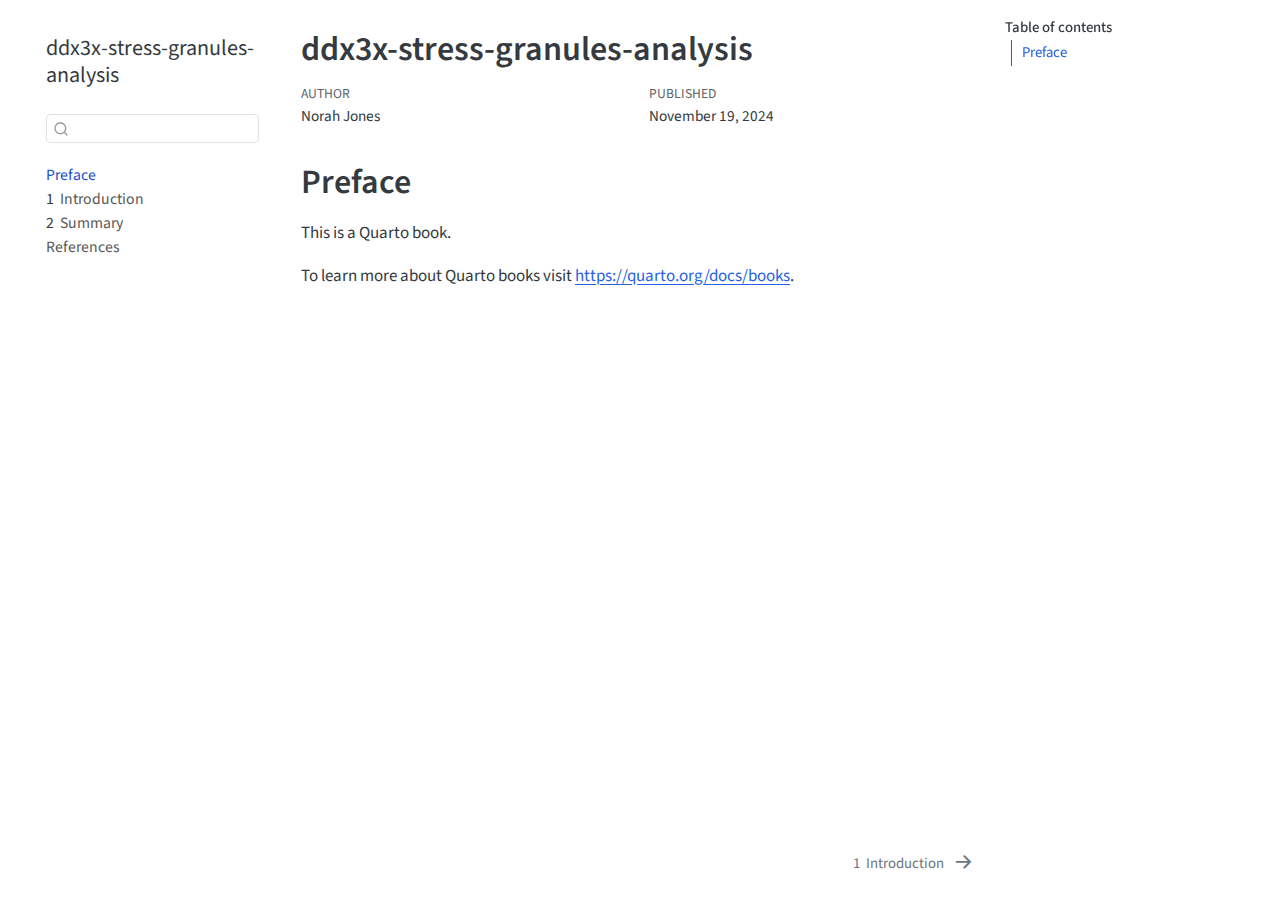
==== index.html @ cb66237f "Built site for gh-pages" ====
<!DOCTYPE html>
<html xmlns="http://www.w3.org/1999/xhtml" lang="en" xml:lang="en"><head>

<meta charset="utf-8">
<meta name="generator" content="quarto-1.6.30">

<meta name="viewport" content="width=device-width, initial-scale=1.0, user-scalable=yes">

<meta name="author" content="Norah Jones">
<meta name="dcterms.date" content="2024-11-19">

<title>ddx3x-stress-granules-analysis</title>
<style>
code{white-space: pre-wrap;}
span.smallcaps{font-variant: small-caps;}
div.columns{display: flex; gap: min(4vw, 1.5em);}
div.column{flex: auto; overflow-x: auto;}
div.hanging-indent{margin-left: 1.5em; text-indent: -1.5em;}
ul.task-list{list-style: none;}
ul.task-list li input[type="checkbox"] {
  width: 0.8em;
  margin: 0 0.8em 0.2em -1em; /* quarto-specific, see https://github.com/quarto-dev/quarto-cli/issues/4556 */ 
  vertical-align: middle;
}
</style>


<script src="site_libs/quarto-nav/quarto-nav.js"></script>
<script src="site_libs/quarto-nav/headroom.min.js"></script>
<script src="site_libs/clipboard/clipboard.min.js"></script>
<script src="site_libs/quarto-search/autocomplete.umd.js"></script>
<script src="site_libs/quarto-search/fuse.min.js"></script>
<script src="site_libs/quarto-search/quarto-search.js"></script>
<meta name="quarto:offset" content="./">
<link href="./intro.html" rel="next">
<script src="site_libs/quarto-html/quarto.js"></script>
<script src="site_libs/quarto-html/popper.min.js"></script>
<script src="site_libs/quarto-html/tippy.umd.min.js"></script>
<script src="site_libs/quarto-html/anchor.min.js"></script>
<link href="site_libs/quarto-html/tippy.css" rel="stylesheet">
<link href="site_libs/quarto-html/quarto-syntax-highlighting-3a01e2046221230fdceeea94b1ec5d67.css" rel="stylesheet" id="quarto-text-highlighting-styles">
<script src="site_libs/bootstrap/bootstrap.min.js"></script>
<link href="site_libs/bootstrap/bootstrap-icons.css" rel="stylesheet">
<link href="site_libs/bootstrap/bootstrap-f68584d1133524031fec4bd50073a2e2.min.css" rel="stylesheet" append-hash="true" id="quarto-bootstrap" data-mode="light">
<script id="quarto-search-options" type="application/json">{
  "location": "sidebar",
  "copy-button": false,
  "collapse-after": 3,
  "panel-placement": "start",
  "type": "textbox",
  "limit": 50,
  "keyboard-shortcut": [
    "f",
    "/",
    "s"
  ],
  "show-item-context": false,
  "language": {
    "search-no-results-text": "No results",
    "search-matching-documents-text": "matching documents",
    "search-copy-link-title": "Copy link to search",
    "search-hide-matches-text": "Hide additional matches",
    "search-more-match-text": "more match in this document",
    "search-more-matches-text": "more matches in this document",
    "search-clear-button-title": "Clear",
    "search-text-placeholder": "",
    "search-detached-cancel-button-title": "Cancel",
    "search-submit-button-title": "Submit",
    "search-label": "Search"
  }
}</script>


</head>

<body class="nav-sidebar floating">

<div id="quarto-search-results"></div>
  <header id="quarto-header" class="headroom fixed-top">
  <nav class="quarto-secondary-nav">
    <div class="container-fluid d-flex">
      <button type="button" class="quarto-btn-toggle btn" data-bs-toggle="collapse" role="button" data-bs-target=".quarto-sidebar-collapse-item" aria-controls="quarto-sidebar" aria-expanded="false" aria-label="Toggle sidebar navigation" onclick="if (window.quartoToggleHeadroom) { window.quartoToggleHeadroom(); }">
        <i class="bi bi-layout-text-sidebar-reverse"></i>
      </button>
        <nav class="quarto-page-breadcrumbs" aria-label="breadcrumb"><ol class="breadcrumb"><li class="breadcrumb-item"><a href="./index.html">Preface</a></li></ol></nav>
        <a class="flex-grow-1" role="navigation" data-bs-toggle="collapse" data-bs-target=".quarto-sidebar-collapse-item" aria-controls="quarto-sidebar" aria-expanded="false" aria-label="Toggle sidebar navigation" onclick="if (window.quartoToggleHeadroom) { window.quartoToggleHeadroom(); }">      
        </a>
      <button type="button" class="btn quarto-search-button" aria-label="Search" onclick="window.quartoOpenSearch();">
        <i class="bi bi-search"></i>
      </button>
    </div>
  </nav>
</header>
<!-- content -->
<div id="quarto-content" class="quarto-container page-columns page-rows-contents page-layout-article">
<!-- sidebar -->
  <nav id="quarto-sidebar" class="sidebar collapse collapse-horizontal quarto-sidebar-collapse-item sidebar-navigation floating overflow-auto">
    <div class="pt-lg-2 mt-2 text-left sidebar-header">
    <div class="sidebar-title mb-0 py-0">
      <a href="./">ddx3x-stress-granules-analysis</a> 
    </div>
      </div>
        <div class="mt-2 flex-shrink-0 align-items-center">
        <div class="sidebar-search">
        <div id="quarto-search" class="" title="Search"></div>
        </div>
        </div>
    <div class="sidebar-menu-container"> 
    <ul class="list-unstyled mt-1">
        <li class="sidebar-item">
  <div class="sidebar-item-container"> 
  <a href="./index.html" class="sidebar-item-text sidebar-link active">
 <span class="menu-text">Preface</span></a>
  </div>
</li>
        <li class="sidebar-item">
  <div class="sidebar-item-container"> 
  <a href="./intro.html" class="sidebar-item-text sidebar-link">
 <span class="menu-text"><span class="chapter-number">1</span>&nbsp; <span class="chapter-title">Introduction</span></span></a>
  </div>
</li>
        <li class="sidebar-item">
  <div class="sidebar-item-container"> 
  <a href="./summary.html" class="sidebar-item-text sidebar-link">
 <span class="menu-text"><span class="chapter-number">2</span>&nbsp; <span class="chapter-title">Summary</span></span></a>
  </div>
</li>
        <li class="sidebar-item">
  <div class="sidebar-item-container"> 
  <a href="./references.html" class="sidebar-item-text sidebar-link">
 <span class="menu-text">References</span></a>
  </div>
</li>
    </ul>
    </div>
</nav>
<div id="quarto-sidebar-glass" class="quarto-sidebar-collapse-item" data-bs-toggle="collapse" data-bs-target=".quarto-sidebar-collapse-item"></div>
<!-- margin-sidebar -->
    <div id="quarto-margin-sidebar" class="sidebar margin-sidebar">
        <nav id="TOC" role="doc-toc" class="toc-active">
    <h2 id="toc-title">Table of contents</h2>
   
  <ul>
  <li><a href="#preface" id="toc-preface" class="nav-link active" data-scroll-target="#preface">Preface</a></li>
  </ul>
</nav>
    </div>
<!-- main -->
<main class="content" id="quarto-document-content">

<header id="title-block-header" class="quarto-title-block default">
<div class="quarto-title">
<h1 class="title">ddx3x-stress-granules-analysis</h1>
</div>



<div class="quarto-title-meta">

    <div>
    <div class="quarto-title-meta-heading">Author</div>
    <div class="quarto-title-meta-contents">
             <p>Norah Jones </p>
          </div>
  </div>
    
    <div>
    <div class="quarto-title-meta-heading">Published</div>
    <div class="quarto-title-meta-contents">
      <p class="date">November 19, 2024</p>
    </div>
  </div>
  
    
  </div>
  


</header>


<section id="preface" class="level1 unnumbered">
<h1 class="unnumbered">Preface</h1>
<p>This is a Quarto book.</p>
<p>To learn more about Quarto books visit <a href="https://quarto.org/docs/books" class="uri">https://quarto.org/docs/books</a>.</p>


</section>

</main> <!-- /main -->
<script id="quarto-html-after-body" type="application/javascript">
window.document.addEventListener("DOMContentLoaded", function (event) {
  const toggleBodyColorMode = (bsSheetEl) => {
    const mode = bsSheetEl.getAttribute("data-mode");
    const bodyEl = window.document.querySelector("body");
    if (mode === "dark") {
      bodyEl.classList.add("quarto-dark");
      bodyEl.classList.remove("quarto-light");
    } else {
      bodyEl.classList.add("quarto-light");
      bodyEl.classList.remove("quarto-dark");
    }
  }
  const toggleBodyColorPrimary = () => {
    const bsSheetEl = window.document.querySelector("link#quarto-bootstrap");
    if (bsSheetEl) {
      toggleBodyColorMode(bsSheetEl);
    }
  }
  toggleBodyColorPrimary();  
  const icon = "";
  const anchorJS = new window.AnchorJS();
  anchorJS.options = {
    placement: 'right',
    icon: icon
  };
  anchorJS.add('.anchored');
  const isCodeAnnotation = (el) => {
    for (const clz of el.classList) {
      if (clz.startsWith('code-annotation-')) {                     
        return true;
      }
    }
    return false;
  }
  const onCopySuccess = function(e) {
    // button target
    const button = e.trigger;
    // don't keep focus
    button.blur();
    // flash "checked"
    button.classList.add('code-copy-button-checked');
    var currentTitle = button.getAttribute("title");
    button.setAttribute("title", "Copied!");
    let tooltip;
    if (window.bootstrap) {
      button.setAttribute("data-bs-toggle", "tooltip");
      button.setAttribute("data-bs-placement", "left");
      button.setAttribute("data-bs-title", "Copied!");
      tooltip = new bootstrap.Tooltip(button, 
        { trigger: "manual", 
          customClass: "code-copy-button-tooltip",
          offset: [0, -8]});
      tooltip.show();    
    }
    setTimeout(function() {
      if (tooltip) {
        tooltip.hide();
        button.removeAttribute("data-bs-title");
        button.removeAttribute("data-bs-toggle");
        button.removeAttribute("data-bs-placement");
      }
      button.setAttribute("title", currentTitle);
      button.classList.remove('code-copy-button-checked');
    }, 1000);
    // clear code selection
    e.clearSelection();
  }
  const getTextToCopy = function(trigger) {
      const codeEl = trigger.previousElementSibling.cloneNode(true);
      for (const childEl of codeEl.children) {
        if (isCodeAnnotation(childEl)) {
          childEl.remove();
        }
      }
      return codeEl.innerText;
  }
  const clipboard = new window.ClipboardJS('.code-copy-button:not([data-in-quarto-modal])', {
    text: getTextToCopy
  });
  clipboard.on('success', onCopySuccess);
  if (window.document.getElementById('quarto-embedded-source-code-modal')) {
    // For code content inside modals, clipBoardJS needs to be initialized with a container option
    // TODO: Check when it could be a function (https://github.com/zenorocha/clipboard.js/issues/860)
    const clipboardModal = new window.ClipboardJS('.code-copy-button[data-in-quarto-modal]', {
      text: getTextToCopy,
      container: window.document.getElementById('quarto-embedded-source-code-modal')
    });
    clipboardModal.on('success', onCopySuccess);
  }
    var localhostRegex = new RegExp(/^(?:http|https):\/\/localhost\:?[0-9]*\//);
    var mailtoRegex = new RegExp(/^mailto:/);
      var filterRegex = new RegExp('/' + window.location.host + '/');
    var isInternal = (href) => {
        return filterRegex.test(href) || localhostRegex.test(href) || mailtoRegex.test(href);
    }
    // Inspect non-navigation links and adorn them if external
 	var links = window.document.querySelectorAll('a[href]:not(.nav-link):not(.navbar-brand):not(.toc-action):not(.sidebar-link):not(.sidebar-item-toggle):not(.pagination-link):not(.no-external):not([aria-hidden]):not(.dropdown-item):not(.quarto-navigation-tool):not(.about-link)');
    for (var i=0; i<links.length; i++) {
      const link = links[i];
      if (!isInternal(link.href)) {
        // undo the damage that might have been done by quarto-nav.js in the case of
        // links that we want to consider external
        if (link.dataset.originalHref !== undefined) {
          link.href = link.dataset.originalHref;
        }
      }
    }
  function tippyHover(el, contentFn, onTriggerFn, onUntriggerFn) {
    const config = {
      allowHTML: true,
      maxWidth: 500,
      delay: 100,
      arrow: false,
      appendTo: function(el) {
          return el.parentElement;
      },
      interactive: true,
      interactiveBorder: 10,
      theme: 'quarto',
      placement: 'bottom-start',
    };
    if (contentFn) {
      config.content = contentFn;
    }
    if (onTriggerFn) {
      config.onTrigger = onTriggerFn;
    }
    if (onUntriggerFn) {
      config.onUntrigger = onUntriggerFn;
    }
    window.tippy(el, config); 
  }
  const noterefs = window.document.querySelectorAll('a[role="doc-noteref"]');
  for (var i=0; i<noterefs.length; i++) {
    const ref = noterefs[i];
    tippyHover(ref, function() {
      // use id or data attribute instead here
      let href = ref.getAttribute('data-footnote-href') || ref.getAttribute('href');
      try { href = new URL(href).hash; } catch {}
      const id = href.replace(/^#\/?/, "");
      const note = window.document.getElementById(id);
      if (note) {
        return note.innerHTML;
      } else {
        return "";
      }
    });
  }
  const xrefs = window.document.querySelectorAll('a.quarto-xref');
  const processXRef = (id, note) => {
    // Strip column container classes
    const stripColumnClz = (el) => {
      el.classList.remove("page-full", "page-columns");
      if (el.children) {
        for (const child of el.children) {
          stripColumnClz(child);
        }
      }
    }
    stripColumnClz(note)
    if (id === null || id.startsWith('sec-')) {
      // Special case sections, only their first couple elements
      const container = document.createElement("div");
      if (note.children && note.children.length > 2) {
        container.appendChild(note.children[0].cloneNode(true));
        for (let i = 1; i < note.children.length; i++) {
          const child = note.children[i];
          if (child.tagName === "P" && child.innerText === "") {
            continue;
          } else {
            container.appendChild(child.cloneNode(true));
            break;
          }
        }
        if (window.Quarto?.typesetMath) {
          window.Quarto.typesetMath(container);
        }
        return container.innerHTML
      } else {
        if (window.Quarto?.typesetMath) {
          window.Quarto.typesetMath(note);
        }
        return note.innerHTML;
      }
    } else {
      // Remove any anchor links if they are present
      const anchorLink = note.querySelector('a.anchorjs-link');
      if (anchorLink) {
        anchorLink.remove();
      }
      if (window.Quarto?.typesetMath) {
        window.Quarto.typesetMath(note);
      }
      // TODO in 1.5, we should make sure this works without a callout special case
      if (note.classList.contains("callout")) {
        return note.outerHTML;
      } else {
        return note.innerHTML;
      }
    }
  }
  for (var i=0; i<xrefs.length; i++) {
    const xref = xrefs[i];
    tippyHover(xref, undefined, function(instance) {
      instance.disable();
      let url = xref.getAttribute('href');
      let hash = undefined; 
      if (url.startsWith('#')) {
        hash = url;
      } else {
        try { hash = new URL(url).hash; } catch {}
      }
      if (hash) {
        const id = hash.replace(/^#\/?/, "");
        const note = window.document.getElementById(id);
        if (note !== null) {
          try {
            const html = processXRef(id, note.cloneNode(true));
            instance.setContent(html);
          } finally {
            instance.enable();
            instance.show();
          }
        } else {
          // See if we can fetch this
          fetch(url.split('#')[0])
          .then(res => res.text())
          .then(html => {
            const parser = new DOMParser();
            const htmlDoc = parser.parseFromString(html, "text/html");
            const note = htmlDoc.getElementById(id);
            if (note !== null) {
              const html = processXRef(id, note);
              instance.setContent(html);
            } 
          }).finally(() => {
            instance.enable();
            instance.show();
          });
        }
      } else {
        // See if we can fetch a full url (with no hash to target)
        // This is a special case and we should probably do some content thinning / targeting
        fetch(url)
        .then(res => res.text())
        .then(html => {
          const parser = new DOMParser();
          const htmlDoc = parser.parseFromString(html, "text/html");
          const note = htmlDoc.querySelector('main.content');
          if (note !== null) {
            // This should only happen for chapter cross references
            // (since there is no id in the URL)
            // remove the first header
            if (note.children.length > 0 && note.children[0].tagName === "HEADER") {
              note.children[0].remove();
            }
            const html = processXRef(null, note);
            instance.setContent(html);
          } 
        }).finally(() => {
          instance.enable();
          instance.show();
        });
      }
    }, function(instance) {
    });
  }
      let selectedAnnoteEl;
      const selectorForAnnotation = ( cell, annotation) => {
        let cellAttr = 'data-code-cell="' + cell + '"';
        let lineAttr = 'data-code-annotation="' +  annotation + '"';
        const selector = 'span[' + cellAttr + '][' + lineAttr + ']';
        return selector;
      }
      const selectCodeLines = (annoteEl) => {
        const doc = window.document;
        const targetCell = annoteEl.getAttribute("data-target-cell");
        const targetAnnotation = annoteEl.getAttribute("data-target-annotation");
        const annoteSpan = window.document.querySelector(selectorForAnnotation(targetCell, targetAnnotation));
        const lines = annoteSpan.getAttribute("data-code-lines").split(",");
        const lineIds = lines.map((line) => {
          return targetCell + "-" + line;
        })
        let top = null;
        let height = null;
        let parent = null;
        if (lineIds.length > 0) {
            //compute the position of the single el (top and bottom and make a div)
            const el = window.document.getElementById(lineIds[0]);
            top = el.offsetTop;
            height = el.offsetHeight;
            parent = el.parentElement.parentElement;
          if (lineIds.length > 1) {
            const lastEl = window.document.getElementById(lineIds[lineIds.length - 1]);
            const bottom = lastEl.offsetTop + lastEl.offsetHeight;
            height = bottom - top;
          }
          if (top !== null && height !== null && parent !== null) {
            // cook up a div (if necessary) and position it 
            let div = window.document.getElementById("code-annotation-line-highlight");
            if (div === null) {
              div = window.document.createElement("div");
              div.setAttribute("id", "code-annotation-line-highlight");
              div.style.position = 'absolute';
              parent.appendChild(div);
            }
            div.style.top = top - 2 + "px";
            div.style.height = height + 4 + "px";
            div.style.left = 0;
            let gutterDiv = window.document.getElementById("code-annotation-line-highlight-gutter");
            if (gutterDiv === null) {
              gutterDiv = window.document.createElement("div");
              gutterDiv.setAttribute("id", "code-annotation-line-highlight-gutter");
              gutterDiv.style.position = 'absolute';
              const codeCell = window.document.getElementById(targetCell);
              const gutter = codeCell.querySelector('.code-annotation-gutter');
              gutter.appendChild(gutterDiv);
            }
            gutterDiv.style.top = top - 2 + "px";
            gutterDiv.style.height = height + 4 + "px";
          }
          selectedAnnoteEl = annoteEl;
        }
      };
      const unselectCodeLines = () => {
        const elementsIds = ["code-annotation-line-highlight", "code-annotation-line-highlight-gutter"];
        elementsIds.forEach((elId) => {
          const div = window.document.getElementById(elId);
          if (div) {
            div.remove();
          }
        });
        selectedAnnoteEl = undefined;
      };
        // Handle positioning of the toggle
    window.addEventListener(
      "resize",
      throttle(() => {
        elRect = undefined;
        if (selectedAnnoteEl) {
          selectCodeLines(selectedAnnoteEl);
        }
      }, 10)
    );
    function throttle(fn, ms) {
    let throttle = false;
    let timer;
      return (...args) => {
        if(!throttle) { // first call gets through
            fn.apply(this, args);
            throttle = true;
        } else { // all the others get throttled
            if(timer) clearTimeout(timer); // cancel #2
            timer = setTimeout(() => {
              fn.apply(this, args);
              timer = throttle = false;
            }, ms);
        }
      };
    }
      // Attach click handler to the DT
      const annoteDls = window.document.querySelectorAll('dt[data-target-cell]');
      for (const annoteDlNode of annoteDls) {
        annoteDlNode.addEventListener('click', (event) => {
          const clickedEl = event.target;
          if (clickedEl !== selectedAnnoteEl) {
            unselectCodeLines();
            const activeEl = window.document.querySelector('dt[data-target-cell].code-annotation-active');
            if (activeEl) {
              activeEl.classList.remove('code-annotation-active');
            }
            selectCodeLines(clickedEl);
            clickedEl.classList.add('code-annotation-active');
          } else {
            // Unselect the line
            unselectCodeLines();
            clickedEl.classList.remove('code-annotation-active');
          }
        });
      }
  const findCites = (el) => {
    const parentEl = el.parentElement;
    if (parentEl) {
      const cites = parentEl.dataset.cites;
      if (cites) {
        return {
          el,
          cites: cites.split(' ')
        };
      } else {
        return findCites(el.parentElement)
      }
    } else {
      return undefined;
    }
  };
  var bibliorefs = window.document.querySelectorAll('a[role="doc-biblioref"]');
  for (var i=0; i<bibliorefs.length; i++) {
    const ref = bibliorefs[i];
    const citeInfo = findCites(ref);
    if (citeInfo) {
      tippyHover(citeInfo.el, function() {
        var popup = window.document.createElement('div');
        citeInfo.cites.forEach(function(cite) {
          var citeDiv = window.document.createElement('div');
          citeDiv.classList.add('hanging-indent');
          citeDiv.classList.add('csl-entry');
          var biblioDiv = window.document.getElementById('ref-' + cite);
          if (biblioDiv) {
            citeDiv.innerHTML = biblioDiv.innerHTML;
          }
          popup.appendChild(citeDiv);
        });
        return popup.innerHTML;
      });
    }
  }
});
</script>
<nav class="page-navigation">
  <div class="nav-page nav-page-previous">
  </div>
  <div class="nav-page nav-page-next">
      <a href="./intro.html" class="pagination-link" aria-label="Introduction">
        <span class="nav-page-text"><span class="chapter-number">1</span>&nbsp; <span class="chapter-title">Introduction</span></span> <i class="bi bi-arrow-right-short"></i>
      </a>
  </div>
</nav>
</div> <!-- /content -->




</body></html>
---- site_libs/quarto-html/tippy.css ----
.tippy-box[data-animation=fade][data-state=hidden]{opacity:0}[data-tippy-root]{max-width:calc(100vw - 10px)}.tippy-box{position:relative;background-color:#333;color:#fff;border-radius:4px;font-size:14px;line-height:1.4;white-space:normal;outline:0;transition-property:transform,visibility,opacity}.tippy-box[data-placement^=top]>.tippy-arrow{bottom:0}.tippy-box[data-placement^=top]>.tippy-arrow:before{bottom:-7px;left:0;border-width:8px 8px 0;border-top-color:initial;transform-origin:center top}.tippy-box[data-placement^=bottom]>.tippy-arrow{top:0}.tippy-box[data-placement^=bottom]>.tippy-arrow:before{top:-7px;left:0;border-width:0 8px 8px;border-bottom-color:initial;transform-origin:center bottom}.tippy-box[data-placement^=left]>.tippy-arrow{right:0}.tippy-box[data-placement^=left]>.tippy-arrow:before{border-width:8px 0 8px 8px;border-left-color:initial;right:-7px;transform-origin:center left}.tippy-box[data-placement^=right]>.tippy-arrow{left:0}.tippy-box[data-placement^=right]>.tippy-arrow:before{left:-7px;border-width:8px 8px 8px 0;border-right-color:initial;transform-origin:center right}.tippy-box[data-inertia][data-state=visible]{transition-timing-function:cubic-bezier(.54,1.5,.38,1.11)}.tippy-arrow{width:16px;height:16px;color:#333}.tippy-arrow:before{content:"";position:absolute;border-color:transparent;border-style:solid}.tippy-content{position:relative;padding:5px 9px;z-index:1}
---- site_libs/quarto-html/quarto-syntax-highlighting-3a01e2046221230fdceeea94b1ec5d67.css ----
/* quarto syntax highlight colors */
:root {
  --quarto-hl-ot-color: #003B4F;
  --quarto-hl-at-color: #657422;
  --quarto-hl-ss-color: #20794D;
  --quarto-hl-an-color: #5E5E5E;
  --quarto-hl-fu-color: #4758AB;
  --quarto-hl-st-color: #20794D;
  --quarto-hl-cf-color: #003B4F;
  --quarto-hl-op-color: #5E5E5E;
  --quarto-hl-er-color: #AD0000;
  --quarto-hl-bn-color: #AD0000;
  --quarto-hl-al-color: #AD0000;
  --quarto-hl-va-color: #111111;
  --quarto-hl-bu-color: inherit;
  --quarto-hl-ex-color: inherit;
  --quarto-hl-pp-color: #AD0000;
  --quarto-hl-in-color: #5E5E5E;
  --quarto-hl-vs-color: #20794D;
  --quarto-hl-wa-color: #5E5E5E;
  --quarto-hl-do-color: #5E5E5E;
  --quarto-hl-im-color: #00769E;
  --quarto-hl-ch-color: #20794D;
  --quarto-hl-dt-color: #AD0000;
  --quarto-hl-fl-color: #AD0000;
  --quarto-hl-co-color: #5E5E5E;
  --quarto-hl-cv-color: #5E5E5E;
  --quarto-hl-cn-color: #8f5902;
  --quarto-hl-sc-color: #5E5E5E;
  --quarto-hl-dv-color: #AD0000;
  --quarto-hl-kw-color: #003B4F;
}

/* other quarto variables */
:root {
  --quarto-font-monospace: SFMono-Regular, Menlo, Monaco, Consolas, "Liberation Mono", "Courier New", monospace;
}

pre > code.sourceCode > span {
  color: #003B4F;
}

code span {
  color: #003B4F;
}

code.sourceCode > span {
  color: #003B4F;
}

div.sourceCode,
div.sourceCode pre.sourceCode {
  color: #003B4F;
}

code span.ot {
  color: #003B4F;
  font-style: inherit;
}

code span.at {
  color: #657422;
  font-style: inherit;
}

code span.ss {
  color: #20794D;
  font-style: inherit;
}

code span.an {
  color: #5E5E5E;
  font-style: inherit;
}

code span.fu {
  color: #4758AB;
  font-style: inherit;
}

code span.st {
  color: #20794D;
  font-style: inherit;
}

code span.cf {
  color: #003B4F;
  font-weight: bold;
  font-style: inherit;
}

code span.op {
  color: #5E5E5E;
  font-style: inherit;
}

code span.er {
  color: #AD0000;
  font-style: inherit;
}

code span.bn {
  color: #AD0000;
  font-style: inherit;
}

code span.al {
  color: #AD0000;
  font-style: inherit;
}

code span.va {
  color: #111111;
  font-style: inherit;
}

code span.bu {
  font-style: inherit;
}

code span.ex {
  font-style: inherit;
}

code span.pp {
  color: #AD0000;
  font-style: inherit;
}

code span.in {
  color: #5E5E5E;
  font-style: inherit;
}

code span.vs {
  color: #20794D;
  font-style: inherit;
}

code span.wa {
  color: #5E5E5E;
  font-style: italic;
}

code span.do {
  color: #5E5E5E;
  font-style: italic;
}

code span.im {
  color: #00769E;
  font-style: inherit;
}

code span.ch {
  color: #20794D;
  font-style: inherit;
}

code span.dt {
  color: #AD0000;
  font-style: inherit;
}

code span.fl {
  color: #AD0000;
  font-style: inherit;
}

code span.co {
  color: #5E5E5E;
  font-style: inherit;
}

code span.cv {
  color: #5E5E5E;
  font-style: italic;
}

code span.cn {
  color: #8f5902;
  font-style: inherit;
}

code span.sc {
  color: #5E5E5E;
  font-style: inherit;
}

code span.dv {
  color: #AD0000;
  font-style: inherit;
}

code span.kw {
  color: #003B4F;
  font-weight: bold;
  font-style: inherit;
}

.prevent-inlining {
  content: "</";
}

/*# sourceMappingURL=6e035cff77b1ce7bccdb34b2a4b19b48.css.map */
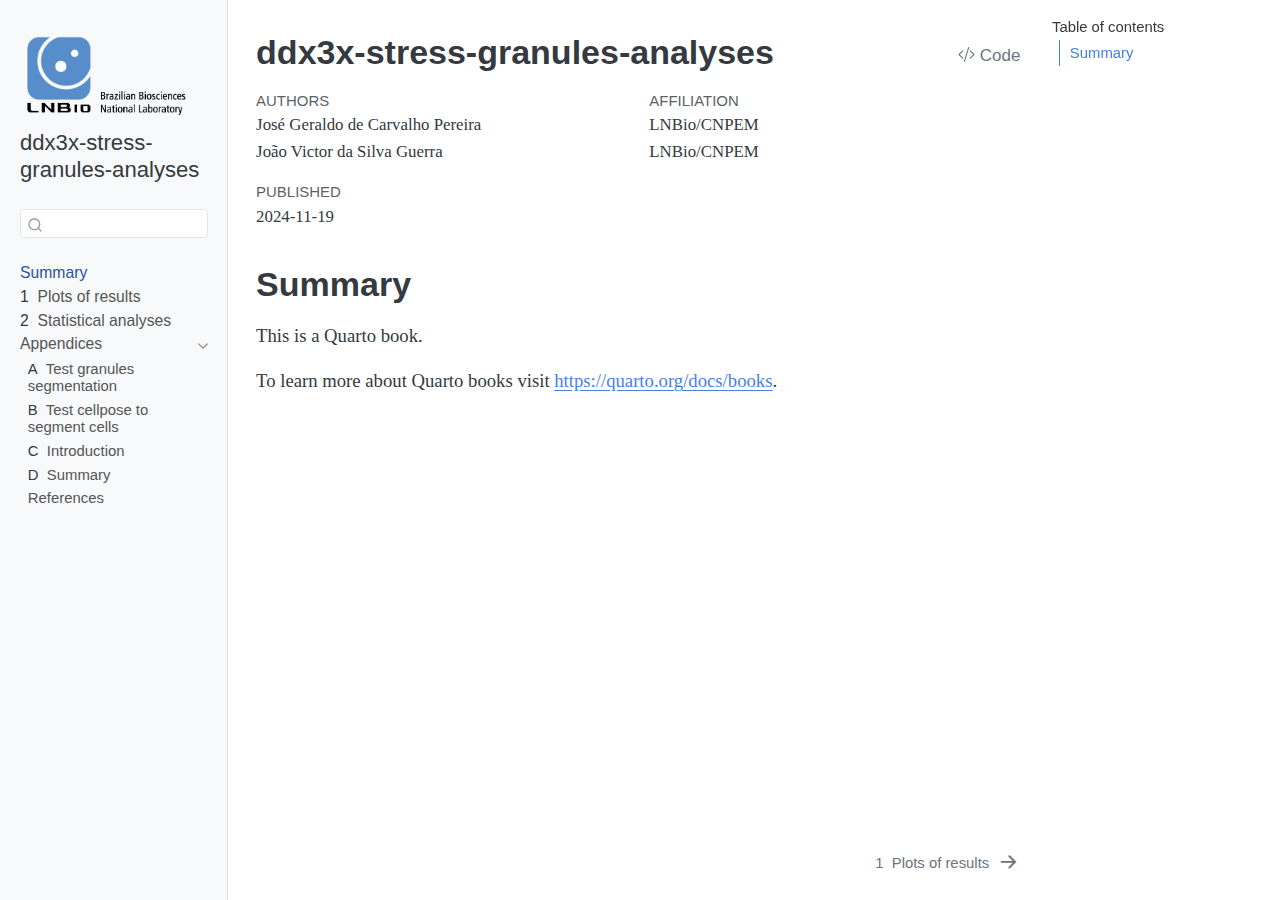
==== commit c3a85bb6: "Built site for gh-pages" ====
--- a/index.html
+++ b/index.html
@@ -6,10 +6,11 @@
 
 <meta name="viewport" content="width=device-width, initial-scale=1.0, user-scalable=yes">
 
-<meta name="author" content="Norah Jones">
+<meta name="author" content="José Geraldo de Carvalho Pereira">
+<meta name="author" content="João Victor da Silva Guerra">
 <meta name="dcterms.date" content="2024-11-19">
 
-<title>ddx3x-stress-granules-analysis</title>
+<title>ddx3x-stress-granules-analyses</title>
 <style>
 code{white-space: pre-wrap;}
 span.smallcaps{font-variant: small-caps;}
@@ -22,6 +23,40 @@
   margin: 0 0.8em 0.2em -1em; /* quarto-specific, see https://github.com/quarto-dev/quarto-cli/issues/4556 */ 
   vertical-align: middle;
 }
+/* CSS for syntax highlighting */
+pre > code.sourceCode { white-space: pre; position: relative; }
+pre > code.sourceCode > span { line-height: 1.25; }
+pre > code.sourceCode > span:empty { height: 1.2em; }
+.sourceCode { overflow: visible; }
+code.sourceCode > span { color: inherit; text-decoration: inherit; }
+div.sourceCode { margin: 1em 0; }
+pre.sourceCode { margin: 0; }
+@media screen {
+div.sourceCode { overflow: auto; }
+}
+@media print {
+pre > code.sourceCode { white-space: pre-wrap; }
+pre > code.sourceCode > span { display: inline-block; text-indent: -5em; padding-left: 5em; }
+}
+pre.numberSource code
+  { counter-reset: source-line 0; }
+pre.numberSource code > span
+  { position: relative; left: -4em; counter-increment: source-line; }
+pre.numberSource code > span > a:first-child::before
+  { content: counter(source-line);
+    position: relative; left: -1em; text-align: right; vertical-align: baseline;
+    border: none; display: inline-block;
+    -webkit-touch-callout: none; -webkit-user-select: none;
+    -khtml-user-select: none; -moz-user-select: none;
+    -ms-user-select: none; user-select: none;
+    padding: 0 4px; width: 4em;
+  }
+pre.numberSource { margin-left: 3em;  padding-left: 4px; }
+div.sourceCode
+  {   }
+@media screen {
+pre > code.sourceCode > span > a:first-child::before { text-decoration: underline; }
+}
 </style>
 
 
@@ -32,7 +67,7 @@
 <script src="site_libs/quarto-search/fuse.min.js"></script>
 <script src="site_libs/quarto-search/quarto-search.js"></script>
 <meta name="quarto:offset" content="./">
-<link href="./intro.html" rel="next">
+<link href="./ddx3x_plot_results.html" rel="next">
 <script src="site_libs/quarto-html/quarto.js"></script>
 <script src="site_libs/quarto-html/popper.min.js"></script>
 <script src="site_libs/quarto-html/tippy.umd.min.js"></script>
@@ -41,7 +76,7 @@
 <link href="site_libs/quarto-html/quarto-syntax-highlighting-3a01e2046221230fdceeea94b1ec5d67.css" rel="stylesheet" id="quarto-text-highlighting-styles">
 <script src="site_libs/bootstrap/bootstrap.min.js"></script>
 <link href="site_libs/bootstrap/bootstrap-icons.css" rel="stylesheet">
-<link href="site_libs/bootstrap/bootstrap-f68584d1133524031fec4bd50073a2e2.min.css" rel="stylesheet" append-hash="true" id="quarto-bootstrap" data-mode="light">
+<link href="site_libs/bootstrap/bootstrap-76da48dadad5acc20391dd9e87ab1785.min.css" rel="stylesheet" append-hash="true" id="quarto-bootstrap" data-mode="light">
 <script id="quarto-search-options" type="application/json">{
   "location": "sidebar",
   "copy-button": false,
@@ -73,7 +108,7 @@
 
 </head>
 
-<body class="nav-sidebar floating">
+<body class="nav-sidebar docked">
 
 <div id="quarto-search-results"></div>
   <header id="quarto-header" class="headroom fixed-top">
@@ -82,7 +117,7 @@
       <button type="button" class="quarto-btn-toggle btn" data-bs-toggle="collapse" role="button" data-bs-target=".quarto-sidebar-collapse-item" aria-controls="quarto-sidebar" aria-expanded="false" aria-label="Toggle sidebar navigation" onclick="if (window.quartoToggleHeadroom) { window.quartoToggleHeadroom(); }">
         <i class="bi bi-layout-text-sidebar-reverse"></i>
       </button>
-        <nav class="quarto-page-breadcrumbs" aria-label="breadcrumb"><ol class="breadcrumb"><li class="breadcrumb-item"><a href="./index.html">Preface</a></li></ol></nav>
+        <nav class="quarto-page-breadcrumbs" aria-label="breadcrumb"><ol class="breadcrumb"><li class="breadcrumb-item"><a href="./index.html">Summary</a></li></ol></nav>
         <a class="flex-grow-1" role="navigation" data-bs-toggle="collapse" data-bs-target=".quarto-sidebar-collapse-item" aria-controls="quarto-sidebar" aria-expanded="false" aria-label="Toggle sidebar navigation" onclick="if (window.quartoToggleHeadroom) { window.quartoToggleHeadroom(); }">      
         </a>
       <button type="button" class="btn quarto-search-button" aria-label="Search" onclick="window.quartoOpenSearch();">
@@ -94,10 +129,13 @@
 <!-- content -->
 <div id="quarto-content" class="quarto-container page-columns page-rows-contents page-layout-article">
 <!-- sidebar -->
-  <nav id="quarto-sidebar" class="sidebar collapse collapse-horizontal quarto-sidebar-collapse-item sidebar-navigation floating overflow-auto">
-    <div class="pt-lg-2 mt-2 text-left sidebar-header">
+  <nav id="quarto-sidebar" class="sidebar collapse collapse-horizontal quarto-sidebar-collapse-item sidebar-navigation docked overflow-auto">
+    <div class="pt-lg-2 mt-2 text-left sidebar-header sidebar-header-stacked">
+      <a href="https://lnbio.cnpem.br" class="sidebar-logo-link">
+      <img src="./assets/img/LNBio_logo.png" alt="" class="sidebar-logo py-0 d-lg-inline d-none">
+      </a>
     <div class="sidebar-title mb-0 py-0">
-      <a href="./">ddx3x-stress-granules-analysis</a> 
+      <a href="./">ddx3x-stress-granules-analyses</a> 
     </div>
       </div>
         <div class="mt-2 flex-shrink-0 align-items-center">
@@ -110,27 +148,62 @@
         <li class="sidebar-item">
   <div class="sidebar-item-container"> 
   <a href="./index.html" class="sidebar-item-text sidebar-link active">
- <span class="menu-text">Preface</span></a>
+ <span class="menu-text">Summary</span></a>
   </div>
 </li>
         <li class="sidebar-item">
   <div class="sidebar-item-container"> 
-  <a href="./intro.html" class="sidebar-item-text sidebar-link">
- <span class="menu-text"><span class="chapter-number">1</span>&nbsp; <span class="chapter-title">Introduction</span></span></a>
+  <a href="./ddx3x_plot_results.html" class="sidebar-item-text sidebar-link">
+ <span class="menu-text"><span class="chapter-number">1</span>&nbsp; <span class="chapter-title">Plots of results</span></span></a>
   </div>
 </li>
         <li class="sidebar-item">
   <div class="sidebar-item-container"> 
+  <a href="./ddx3x_stat_analysis.html" class="sidebar-item-text sidebar-link">
+ <span class="menu-text"><span class="chapter-number">2</span>&nbsp; <span class="chapter-title">Statistical analyses</span></span></a>
+  </div>
+</li>
+        <li class="sidebar-item sidebar-item-section">
+      <div class="sidebar-item-container"> 
+            <a class="sidebar-item-text sidebar-link text-start" data-bs-toggle="collapse" data-bs-target="#quarto-sidebar-section-1" role="navigation" aria-expanded="true">
+ <span class="menu-text">Appendices</span></a>
+          <a class="sidebar-item-toggle text-start" data-bs-toggle="collapse" data-bs-target="#quarto-sidebar-section-1" role="navigation" aria-expanded="true" aria-label="Toggle section">
+            <i class="bi bi-chevron-right ms-2"></i>
+          </a> 
+      </div>
+      <ul id="quarto-sidebar-section-1" class="collapse list-unstyled sidebar-section depth1 show">  
+          <li class="sidebar-item">
+  <div class="sidebar-item-container"> 
+  <a href="./granules_seg.html" class="sidebar-item-text sidebar-link">
+ <span class="menu-text"><span class="chapter-number">A</span>&nbsp; <span class="chapter-title">Test granules segmentation</span></span></a>
+  </div>
+</li>
+          <li class="sidebar-item">
+  <div class="sidebar-item-container"> 
+  <a href="./cell_seg.html" class="sidebar-item-text sidebar-link">
+ <span class="menu-text"><span class="chapter-number">B</span>&nbsp; <span class="chapter-title">Test cellpose to segment cells</span></span></a>
+  </div>
+</li>
+          <li class="sidebar-item">
+  <div class="sidebar-item-container"> 
+  <a href="./intro.html" class="sidebar-item-text sidebar-link">
+ <span class="menu-text"><span class="chapter-number">C</span>&nbsp; <span class="chapter-title">Introduction</span></span></a>
+  </div>
+</li>
+          <li class="sidebar-item">
+  <div class="sidebar-item-container"> 
   <a href="./summary.html" class="sidebar-item-text sidebar-link">
- <span class="menu-text"><span class="chapter-number">2</span>&nbsp; <span class="chapter-title">Summary</span></span></a>
+ <span class="menu-text"><span class="chapter-number">D</span>&nbsp; <span class="chapter-title">Summary</span></span></a>
   </div>
 </li>
-        <li class="sidebar-item">
+          <li class="sidebar-item">
   <div class="sidebar-item-container"> 
   <a href="./references.html" class="sidebar-item-text sidebar-link">
  <span class="menu-text">References</span></a>
   </div>
 </li>
+      </ul>
+  </li>
     </ul>
     </div>
 </nav>
@@ -141,7 +214,7 @@
     <h2 id="toc-title">Table of contents</h2>
    
   <ul>
-  <li><a href="#preface" id="toc-preface" class="nav-link active" data-scroll-target="#preface">Preface</a></li>
+  <li><a href="#summary" id="toc-summary" class="nav-link active" data-scroll-target="#summary">Summary</a></li>
   </ul>
 </nav>
     </div>
@@ -150,24 +223,39 @@
 
 <header id="title-block-header" class="quarto-title-block default">
 <div class="quarto-title">
-<h1 class="title">ddx3x-stress-granules-analysis</h1>
+<div class="quarto-title-block"><div><h1 class="title">ddx3x-stress-granules-analyses</h1><button type="button" class="btn code-tools-button" id="quarto-code-tools-source"><i class="bi"></i> Code</button></div></div>
 </div>
 
 
+<div class="quarto-title-meta-author">
+  <div class="quarto-title-meta-heading">Authors</div>
+  <div class="quarto-title-meta-heading">Affiliation</div>
+  
+    <div class="quarto-title-meta-contents">
+    <p class="author">José Geraldo de Carvalho Pereira </p>
+  </div>
+  <div class="quarto-title-meta-contents">
+        <p class="affiliation">
+            LNBio/CNPEM
+          </p>
+      </div>
+    <div class="quarto-title-meta-contents">
+    <p class="author">João Victor da Silva Guerra </p>
+  </div>
+  <div class="quarto-title-meta-contents">
+        <p class="affiliation">
+            LNBio/CNPEM
+          </p>
+      </div>
+  </div>
 
 <div class="quarto-title-meta">
 
-    <div>
-    <div class="quarto-title-meta-heading">Author</div>
-    <div class="quarto-title-meta-contents">
-             <p>Norah Jones </p>
-          </div>
-  </div>
-    
+      
     <div>
     <div class="quarto-title-meta-heading">Published</div>
     <div class="quarto-title-meta-contents">
-      <p class="date">November 19, 2024</p>
+      <p class="date">2024-11-19</p>
     </div>
   </div>
   
@@ -179,11 +267,13 @@
 </header>
 
 
-<section id="preface" class="level1 unnumbered">
-<h1 class="unnumbered">Preface</h1>
+<section id="summary" class="level1 unnumbered">
+<h1 class="unnumbered">Summary</h1>
 <p>This is a Quarto book.</p>
 <p>To learn more about Quarto books visit <a href="https://quarto.org/docs/books" class="uri">https://quarto.org/docs/books</a>.</p>
 
+
+<!-- -->
 
 </section>
 
@@ -277,6 +367,57 @@
       container: window.document.getElementById('quarto-embedded-source-code-modal')
     });
     clipboardModal.on('success', onCopySuccess);
+  }
+  const viewSource = window.document.getElementById('quarto-view-source') ||
+                     window.document.getElementById('quarto-code-tools-source');
+  if (viewSource) {
+    const sourceUrl = viewSource.getAttribute("data-quarto-source-url");
+    viewSource.addEventListener("click", function(e) {
+      if (sourceUrl) {
+        // rstudio viewer pane
+        if (/\bcapabilities=\b/.test(window.location)) {
+          window.open(sourceUrl);
+        } else {
+          window.location.href = sourceUrl;
+        }
+      } else {
+        const modal = new bootstrap.Modal(document.getElementById('quarto-embedded-source-code-modal'));
+        modal.show();
+      }
+      return false;
+    });
+  }
+  function toggleCodeHandler(show) {
+    return function(e) {
+      const detailsSrc = window.document.querySelectorAll(".cell > details > .sourceCode");
+      for (let i=0; i<detailsSrc.length; i++) {
+        const details = detailsSrc[i].parentElement;
+        if (show) {
+          details.open = true;
+        } else {
+          details.removeAttribute("open");
+        }
+      }
+      const cellCodeDivs = window.document.querySelectorAll(".cell > .sourceCode");
+      const fromCls = show ? "hidden" : "unhidden";
+      const toCls = show ? "unhidden" : "hidden";
+      for (let i=0; i<cellCodeDivs.length; i++) {
+        const codeDiv = cellCodeDivs[i];
+        if (codeDiv.classList.contains(fromCls)) {
+          codeDiv.classList.remove(fromCls);
+          codeDiv.classList.add(toCls);
+        } 
+      }
+      return false;
+    }
+  }
+  const hideAllCode = window.document.getElementById("quarto-hide-all-code");
+  if (hideAllCode) {
+    hideAllCode.addEventListener("click", toggleCodeHandler(false));
+  }
+  const showAllCode = window.document.getElementById("quarto-show-all-code");
+  if (showAllCode) {
+    showAllCode.addEventListener("click", toggleCodeHandler(true));
   }
     var localhostRegex = new RegExp(/^(?:http|https):\/\/localhost\:?[0-9]*\//);
     var mailtoRegex = new RegExp(/^mailto:/);
@@ -612,11 +753,17 @@
   <div class="nav-page nav-page-previous">
   </div>
   <div class="nav-page nav-page-next">
-      <a href="./intro.html" class="pagination-link" aria-label="Introduction">
-        <span class="nav-page-text"><span class="chapter-number">1</span>&nbsp; <span class="chapter-title">Introduction</span></span> <i class="bi bi-arrow-right-short"></i>
+      <a href="./ddx3x_plot_results.html" class="pagination-link" aria-label="Plots of results">
+        <span class="nav-page-text"><span class="chapter-number">1</span>&nbsp; <span class="chapter-title">Plots of results</span></span> <i class="bi bi-arrow-right-short"></i>
       </a>
   </div>
-</nav>
+</nav><div class="modal fade" id="quarto-embedded-source-code-modal" tabindex="-1" aria-labelledby="quarto-embedded-source-code-modal-label" aria-hidden="true"><div class="modal-dialog modal-dialog-scrollable"><div class="modal-content"><div class="modal-header"><h5 class="modal-title" id="quarto-embedded-source-code-modal-label">Source Code</h5><button class="btn-close" data-bs-dismiss="modal"></button></div><div class="modal-body"><div class="">
+<div class="sourceCode" id="cb1" data-shortcodes="false"><pre class="sourceCode markdown code-with-copy"><code class="sourceCode markdown"><span id="cb1-1"><a href="#cb1-1" aria-hidden="true" tabindex="-1"></a><span class="fu"># Summary {.unnumbered}</span></span>
+<span id="cb1-2"><a href="#cb1-2" aria-hidden="true" tabindex="-1"></a></span>
+<span id="cb1-3"><a href="#cb1-3" aria-hidden="true" tabindex="-1"></a>This is a Quarto book.</span>
+<span id="cb1-4"><a href="#cb1-4" aria-hidden="true" tabindex="-1"></a></span>
+<span id="cb1-5"><a href="#cb1-5" aria-hidden="true" tabindex="-1"></a>To learn more about Quarto books visit <span class="ot">&lt;https://quarto.org/docs/books&gt;</span>.</span></code><button title="Copy to Clipboard" class="code-copy-button" data-in-quarto-modal=""><i class="bi"></i></button></pre></div>
+</div></div></div></div></div>
 </div> <!-- /content -->
 
 
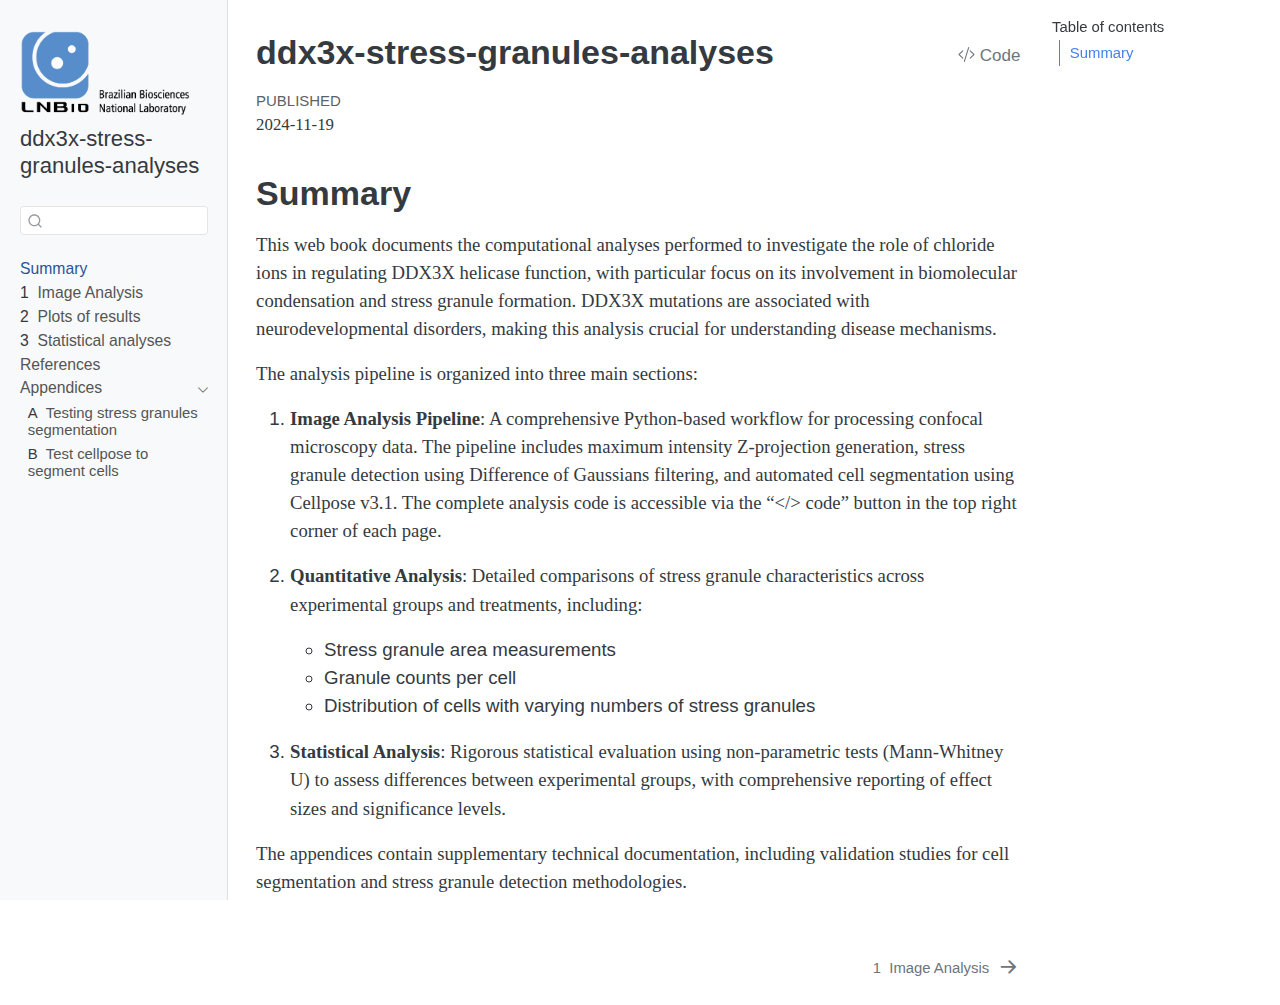
==== commit df591f20: "Built site for gh-pages" ====
--- a/index.html
+++ b/index.html
@@ -6,8 +6,6 @@
 
 <meta name="viewport" content="width=device-width, initial-scale=1.0, user-scalable=yes">
 
-<meta name="author" content="José Geraldo de Carvalho Pereira">
-<meta name="author" content="João Victor da Silva Guerra">
 <meta name="dcterms.date" content="2024-11-19">
 
 <title>ddx3x-stress-granules-analyses</title>
@@ -67,7 +65,7 @@
 <script src="site_libs/quarto-search/fuse.min.js"></script>
 <script src="site_libs/quarto-search/quarto-search.js"></script>
 <meta name="quarto:offset" content="./">
-<link href="./ddx3x_plot_results.html" rel="next">
+<link href="./ddx3x_image_processing.html" rel="next">
 <script src="site_libs/quarto-html/quarto.js"></script>
 <script src="site_libs/quarto-html/popper.min.js"></script>
 <script src="site_libs/quarto-html/tippy.umd.min.js"></script>
@@ -153,14 +151,26 @@
 </li>
         <li class="sidebar-item">
   <div class="sidebar-item-container"> 
+  <a href="./ddx3x_image_processing.html" class="sidebar-item-text sidebar-link">
+ <span class="menu-text"><span class="chapter-number">1</span>&nbsp; <span class="chapter-title">Image Analysis</span></span></a>
+  </div>
+</li>
+        <li class="sidebar-item">
+  <div class="sidebar-item-container"> 
   <a href="./ddx3x_plot_results.html" class="sidebar-item-text sidebar-link">
- <span class="menu-text"><span class="chapter-number">1</span>&nbsp; <span class="chapter-title">Plots of results</span></span></a>
+ <span class="menu-text"><span class="chapter-number">2</span>&nbsp; <span class="chapter-title">Plots of results</span></span></a>
   </div>
 </li>
         <li class="sidebar-item">
   <div class="sidebar-item-container"> 
   <a href="./ddx3x_stat_analysis.html" class="sidebar-item-text sidebar-link">
- <span class="menu-text"><span class="chapter-number">2</span>&nbsp; <span class="chapter-title">Statistical analyses</span></span></a>
+ <span class="menu-text"><span class="chapter-number">3</span>&nbsp; <span class="chapter-title">Statistical analyses</span></span></a>
+  </div>
+</li>
+        <li class="sidebar-item">
+  <div class="sidebar-item-container"> 
+  <a href="./references.html" class="sidebar-item-text sidebar-link">
+ <span class="menu-text">References</span></a>
   </div>
 </li>
         <li class="sidebar-item sidebar-item-section">
@@ -175,31 +185,13 @@
           <li class="sidebar-item">
   <div class="sidebar-item-container"> 
   <a href="./granules_seg.html" class="sidebar-item-text sidebar-link">
- <span class="menu-text"><span class="chapter-number">A</span>&nbsp; <span class="chapter-title">Test granules segmentation</span></span></a>
+ <span class="menu-text"><span class="chapter-number">A</span>&nbsp; <span class="chapter-title">Testing stress granules segmentation</span></span></a>
   </div>
 </li>
           <li class="sidebar-item">
   <div class="sidebar-item-container"> 
   <a href="./cell_seg.html" class="sidebar-item-text sidebar-link">
  <span class="menu-text"><span class="chapter-number">B</span>&nbsp; <span class="chapter-title">Test cellpose to segment cells</span></span></a>
-  </div>
-</li>
-          <li class="sidebar-item">
-  <div class="sidebar-item-container"> 
-  <a href="./intro.html" class="sidebar-item-text sidebar-link">
- <span class="menu-text"><span class="chapter-number">C</span>&nbsp; <span class="chapter-title">Introduction</span></span></a>
-  </div>
-</li>
-          <li class="sidebar-item">
-  <div class="sidebar-item-container"> 
-  <a href="./summary.html" class="sidebar-item-text sidebar-link">
- <span class="menu-text"><span class="chapter-number">D</span>&nbsp; <span class="chapter-title">Summary</span></span></a>
-  </div>
-</li>
-          <li class="sidebar-item">
-  <div class="sidebar-item-container"> 
-  <a href="./references.html" class="sidebar-item-text sidebar-link">
- <span class="menu-text">References</span></a>
   </div>
 </li>
       </ul>
@@ -227,31 +219,10 @@
 </div>
 
 
-<div class="quarto-title-meta-author">
-  <div class="quarto-title-meta-heading">Authors</div>
-  <div class="quarto-title-meta-heading">Affiliation</div>
-  
-    <div class="quarto-title-meta-contents">
-    <p class="author">José Geraldo de Carvalho Pereira </p>
-  </div>
-  <div class="quarto-title-meta-contents">
-        <p class="affiliation">
-            LNBio/CNPEM
-          </p>
-      </div>
-    <div class="quarto-title-meta-contents">
-    <p class="author">João Victor da Silva Guerra </p>
-  </div>
-  <div class="quarto-title-meta-contents">
-        <p class="affiliation">
-            LNBio/CNPEM
-          </p>
-      </div>
-  </div>
 
 <div class="quarto-title-meta">
 
-      
+    
     <div>
     <div class="quarto-title-meta-heading">Published</div>
     <div class="quarto-title-meta-contents">
@@ -269,8 +240,19 @@
 
 <section id="summary" class="level1 unnumbered">
 <h1 class="unnumbered">Summary</h1>
-<p>This is a Quarto book.</p>
-<p>To learn more about Quarto books visit <a href="https://quarto.org/docs/books" class="uri">https://quarto.org/docs/books</a>.</p>
+<p>This web book documents the computational analyses performed to investigate the role of chloride ions in regulating DDX3X helicase function, with particular focus on its involvement in biomolecular condensation and stress granule formation. DDX3X mutations are associated with neurodevelopmental disorders, making this analysis crucial for understanding disease mechanisms.</p>
+<p>The analysis pipeline is organized into three main sections:</p>
+<ol type="1">
+<li><p><strong>Image Analysis Pipeline</strong>: A comprehensive Python-based workflow for processing confocal microscopy data. The pipeline includes maximum intensity Z-projection generation, stress granule detection using Difference of Gaussians filtering, and automated cell segmentation using Cellpose v3.1. The complete analysis code is accessible via the “&lt;/&gt; code” button in the top right corner of each page.</p></li>
+<li><p><strong>Quantitative Analysis</strong>: Detailed comparisons of stress granule characteristics across experimental groups and treatments, including:</p>
+<ul>
+<li>Stress granule area measurements</li>
+<li>Granule counts per cell</li>
+<li>Distribution of cells with varying numbers of stress granules</li>
+</ul></li>
+<li><p><strong>Statistical Analysis</strong>: Rigorous statistical evaluation using non-parametric tests (Mann-Whitney U) to assess differences between experimental groups, with comprehensive reporting of effect sizes and significance levels.</p></li>
+</ol>
+<p>The appendices contain supplementary technical documentation, including validation studies for cell segmentation and stress granule detection methodologies.</p>
 
 
 <!-- -->
@@ -753,16 +735,27 @@
   <div class="nav-page nav-page-previous">
   </div>
   <div class="nav-page nav-page-next">
-      <a href="./ddx3x_plot_results.html" class="pagination-link" aria-label="Plots of results">
-        <span class="nav-page-text"><span class="chapter-number">1</span>&nbsp; <span class="chapter-title">Plots of results</span></span> <i class="bi bi-arrow-right-short"></i>
+      <a href="./ddx3x_image_processing.html" class="pagination-link" aria-label="Image Analysis">
+        <span class="nav-page-text"><span class="chapter-number">1</span>&nbsp; <span class="chapter-title">Image Analysis</span></span> <i class="bi bi-arrow-right-short"></i>
       </a>
   </div>
 </nav><div class="modal fade" id="quarto-embedded-source-code-modal" tabindex="-1" aria-labelledby="quarto-embedded-source-code-modal-label" aria-hidden="true"><div class="modal-dialog modal-dialog-scrollable"><div class="modal-content"><div class="modal-header"><h5 class="modal-title" id="quarto-embedded-source-code-modal-label">Source Code</h5><button class="btn-close" data-bs-dismiss="modal"></button></div><div class="modal-body"><div class="">
 <div class="sourceCode" id="cb1" data-shortcodes="false"><pre class="sourceCode markdown code-with-copy"><code class="sourceCode markdown"><span id="cb1-1"><a href="#cb1-1" aria-hidden="true" tabindex="-1"></a><span class="fu"># Summary {.unnumbered}</span></span>
 <span id="cb1-2"><a href="#cb1-2" aria-hidden="true" tabindex="-1"></a></span>
-<span id="cb1-3"><a href="#cb1-3" aria-hidden="true" tabindex="-1"></a>This is a Quarto book.</span>
+<span id="cb1-3"><a href="#cb1-3" aria-hidden="true" tabindex="-1"></a>This web book documents the computational analyses performed to investigate the role of chloride ions in regulating DDX3X helicase function, with particular focus on its involvement in biomolecular condensation and stress granule formation. DDX3X mutations are associated with neurodevelopmental disorders, making this analysis crucial for understanding disease mechanisms.</span>
 <span id="cb1-4"><a href="#cb1-4" aria-hidden="true" tabindex="-1"></a></span>
-<span id="cb1-5"><a href="#cb1-5" aria-hidden="true" tabindex="-1"></a>To learn more about Quarto books visit <span class="ot">&lt;https://quarto.org/docs/books&gt;</span>.</span></code><button title="Copy to Clipboard" class="code-copy-button" data-in-quarto-modal=""><i class="bi"></i></button></pre></div>
+<span id="cb1-5"><a href="#cb1-5" aria-hidden="true" tabindex="-1"></a>The analysis pipeline is organized into three main sections:</span>
+<span id="cb1-6"><a href="#cb1-6" aria-hidden="true" tabindex="-1"></a></span>
+<span id="cb1-7"><a href="#cb1-7" aria-hidden="true" tabindex="-1"></a><span class="ss">1. </span>**Image Analysis Pipeline**: A comprehensive Python-based workflow for processing confocal microscopy data. The pipeline includes maximum intensity Z-projection generation, stress granule detection using Difference of Gaussians filtering, and automated cell segmentation using Cellpose v3.1. The complete analysis code is accessible via the "&lt;/&gt; code" button in the top right corner of each page.</span>
+<span id="cb1-8"><a href="#cb1-8" aria-hidden="true" tabindex="-1"></a></span>
+<span id="cb1-9"><a href="#cb1-9" aria-hidden="true" tabindex="-1"></a><span class="ss">2. </span>**Quantitative Analysis**: Detailed comparisons of stress granule characteristics across experimental groups and treatments, including:</span>
+<span id="cb1-10"><a href="#cb1-10" aria-hidden="true" tabindex="-1"></a><span class="ss">   - </span>Stress granule area measurements</span>
+<span id="cb1-11"><a href="#cb1-11" aria-hidden="true" tabindex="-1"></a><span class="ss">   - </span>Granule counts per cell</span>
+<span id="cb1-12"><a href="#cb1-12" aria-hidden="true" tabindex="-1"></a><span class="ss">   - </span>Distribution of cells with varying numbers of stress granules</span>
+<span id="cb1-13"><a href="#cb1-13" aria-hidden="true" tabindex="-1"></a></span>
+<span id="cb1-14"><a href="#cb1-14" aria-hidden="true" tabindex="-1"></a><span class="ss">3. </span>**Statistical Analysis**: Rigorous statistical evaluation using non-parametric tests (Mann-Whitney U) to assess differences between experimental groups, with comprehensive reporting of effect sizes and significance levels.</span>
+<span id="cb1-15"><a href="#cb1-15" aria-hidden="true" tabindex="-1"></a></span>
+<span id="cb1-16"><a href="#cb1-16" aria-hidden="true" tabindex="-1"></a>The appendices contain supplementary technical documentation, including validation studies for cell segmentation and stress granule detection methodologies.</span></code><button title="Copy to Clipboard" class="code-copy-button" data-in-quarto-modal=""><i class="bi"></i></button></pre></div>
 </div></div></div></div></div>
 </div> <!-- /content -->
 
